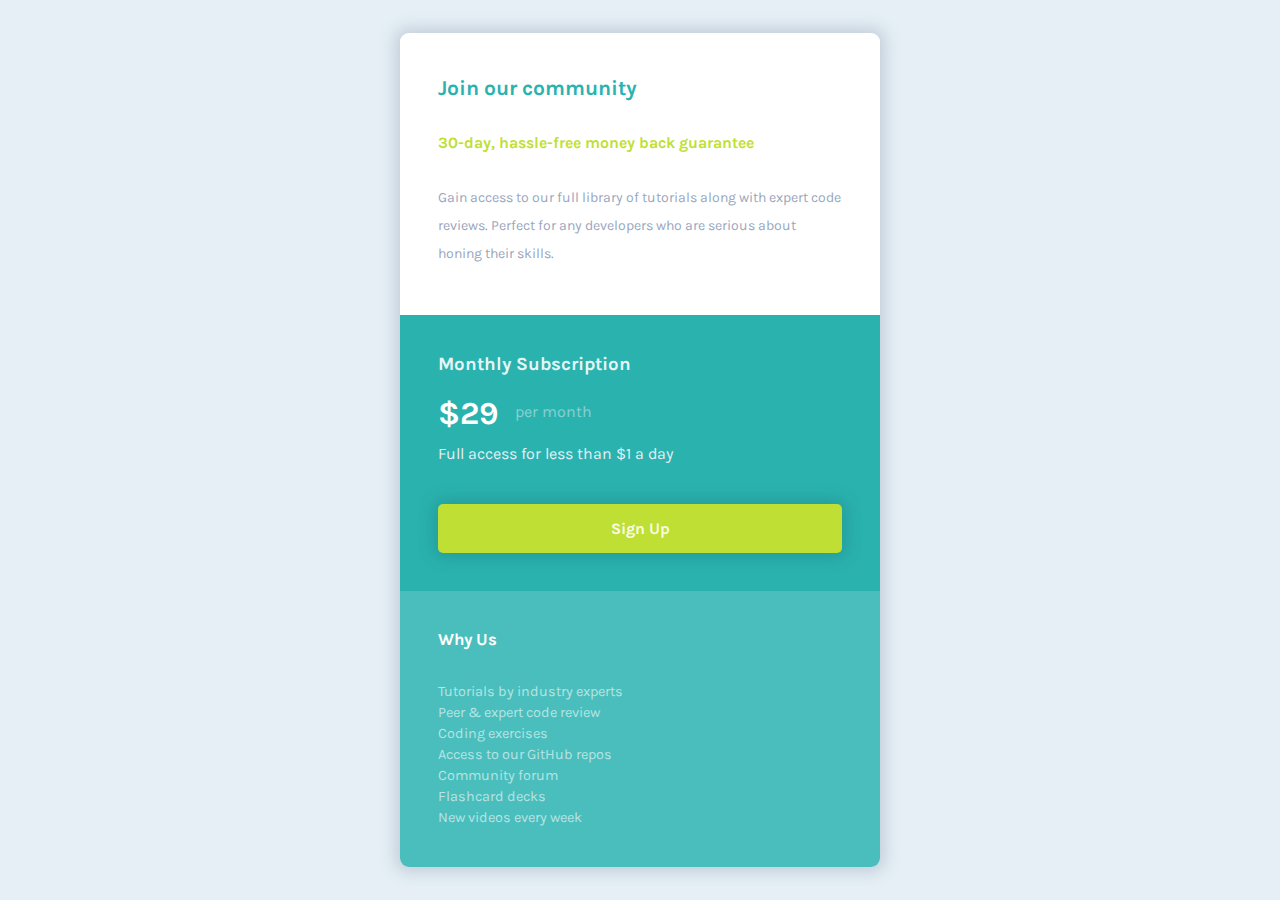
==== index.html @ 51d58900 "Apply fonts by Google Fonts" ====
<!DOCTYPE html>
<html lang="en">
    <head>
        <meta charset="UTF-8">
        <meta name="viewport" content="width=decvice-width, initial-scale=1">
        <!-- <link rel="stylesheet" type="text/css" href="Desktop-first.css"> -->
        <link rel="preconnect" href="https://fonts.googleapis.com">
        <link rel="preconnect" href="https://fonts.gstatic.com" crossorigin>
        <link href="https://fonts.googleapis.com/css2?family=Karla:wght@400;700&display=swap" rel="stylesheet">
        <link rel="stylesheet" type="text/css" href="Mobile-first.css">
        <title>single-price-grid-component</title>
    </head>
    <body>
        <div class="grid-container">
            <div class="upside">
                <h2>Join our community</h2>
                <h3>30-day, hassle-free money back guarantee</h3>
                <p>Gain access to our full library of tutorials along with expert code reviews.
                Perfect for any developers who are serious about honing their skills.</p>
            </div>
            <div class="lower-left-side">
                <h3>Monthly Subscription</h3>
                <p class="price"><span class="money">$29</span><span class="rate">per month</span></p>
                <p>Full access for less than $1 a day</p>
                <button>Sign Up</button>
            </div>
            <div class="lower-right-side">
                <h3>Why Us</h3>
                <ul>
                    <li>Tutorials by industry experts</li>
                    <li>Peer & expert code review</li>
                    <li>Coding exercises</li>
                    <li>Access to our GitHub repos</li>
                    <li>Community forum</li>
                    <li>Flashcard decks</li>
                    <li>New videos every week</li>
                </ul>
            </div>
        </div>
    </body>
</html>
---- Mobile-first.css ----
* {
    padding: 0;
    margin: 0;
}

body {
    /* margin: 0 8%; */
    padding: 0 8%;
    background-color: var(--neutral-light-gray);
    display: flex;
    align-items: center;
    justify-content: center;
    /* need to use vh unit to set the body the whole hight of the screen */
    font-family: "Karla", sans-serif;
    font-size: 16px;
    height: 100vh;
}

:root {
    --white: hsl(0, 0%, 100%);
    --light-white: hsl(0, 0%, 100%, 0.9);
    --lighter-white: hsl(0, 0%, 100%, 0.6);
    --primary-cyan: hsl(179, 62%, 43%);
    --primary-bright-yellow: hsl(71, 73%, 54%);
    --neutral-light-gray: hsl(204, 43%, 93%);
    --neutral-lighter-gray: hsl(204, 43%, 93%, 0.6);
    --neutral-lightest-gray: hsl(204, 43%, 93%, 0.5);
    --neutral-grayish-blue: hsl(218, 22%, 67%);
}

.grid-container {
    display: grid;
    grid-template-areas: "upside"
                         "lower-left-side"
                         "lower-right-side";
    color: var(--white);
    /* use pixel as the last defener */
    box-shadow: 0 0 15px 5px hsl(218, 22%, 67%, 0.45);
    max-width: 480px;
    border-radius: 1vh;
}

.upside, .lower-left-side, .lower-right-side {
    padding: 8%;
}

/* The first part */
.upside {
    grid-area: upside;
    padding-top: 9%;
    /* change the font size use viewport height seems more resonable */
    font-size: 1.56vh;
    /* font-size: 0.85em; */
    background-color: var(--white);
    border-top-left-radius: 1vh;
    border-top-right-radius: 1vh;
}

.upside h2 {
    color: var(--primary-cyan)
}

.upside h3 {
    color: var(--primary-bright-yellow);
    margin: 8% 0;
    /* font-size: 1.781vh; */
    font-size: 1.13em;
}

.upside p {
    color: var(--neutral-grayish-blue);
    line-height: 2em;
    /* line-height: 3.1vh; */
    margin-bottom: 2%;
}

/* The second part */
.lower-left-side {
    grid-area: lower-left-side;
    background-color: var(--primary-cyan);
}

.lower-left-side h3 {
    color: var(--light-white);
}

.lower-left-side .price {
    margin: 5% 0 3% 0;
}

.money {
    font-size: 2em;
    /* font-size: 3.7vh; */
    font-weight: 700;
    margin-right: 0.5em;
    vertical-align: middle;
}

.rate {
    color: var(--neutral-lightest-gray);
}

.lower-left-side p:last-of-type {
    color: var(--neutral-light-gray);
}

button {
    font-family: "Karla", sans-serif;
    background-color: var(--primary-bright-yellow);
    color: var(--light-white);
    margin-top: 10%;
    width: 100%;
    /* height: 30%; */
    height: 5.5vh;
    font-size: 1em;
    /* font-size: 1.85vh; */
    font-weight: 700;
    border: none;
    border-radius: 5px;
    box-shadow: 0 0 15px 5px rgb(27, 114, 113, 0.3);
}

/* The third part */
.lower-right-side {
    grid-area: lower-right-side;
    font-size: 0.9rem;
    /* font-size: 1.65vh; */
    background-color: #4abebd;
    border-bottom-left-radius: 1vh;
    border-bottom-right-radius: 1vh;
}

.lower-right-side h3 {
    margin-bottom: 8%;
}

ul {
    list-style: none;
    color: var(--lighter-white);
}

li {
    padding: 0.5% 0;
}

@media screen and (width >= 1440px) {
    .grid-container {
        grid-template-areas: "upside upside"
                             "lower-left-side lower-right-side";
        grid-template-columns: repeat(2, 1fr);
        /* The effect shows in picture should be 1440px */
        max-width: 43vw;
    }
    .lower-left-side {
        border-bottom-left-radius: 1vh;
    }
    .lower-right-side {
        border-bottom-left-radius: 0;
    }
    .upside {
        padding: 5% 7%;
        font-size: 1.7vh;
    }
    .upside h3 {
        margin: 4% 0 2% 0;
    }
    .upside p {
        line-height: 1.7em;
    }
    .lower-left-side, .lower-right-side {
        padding: 11.5%;
    }
    button {
        transition: all .4s ease-in-out;
    }
    button:hover {
        cursor: pointer;
        background-color: #4abebd;
        transition: all .4s ease-in-out;
        transform: scale(1.1);
    }
}
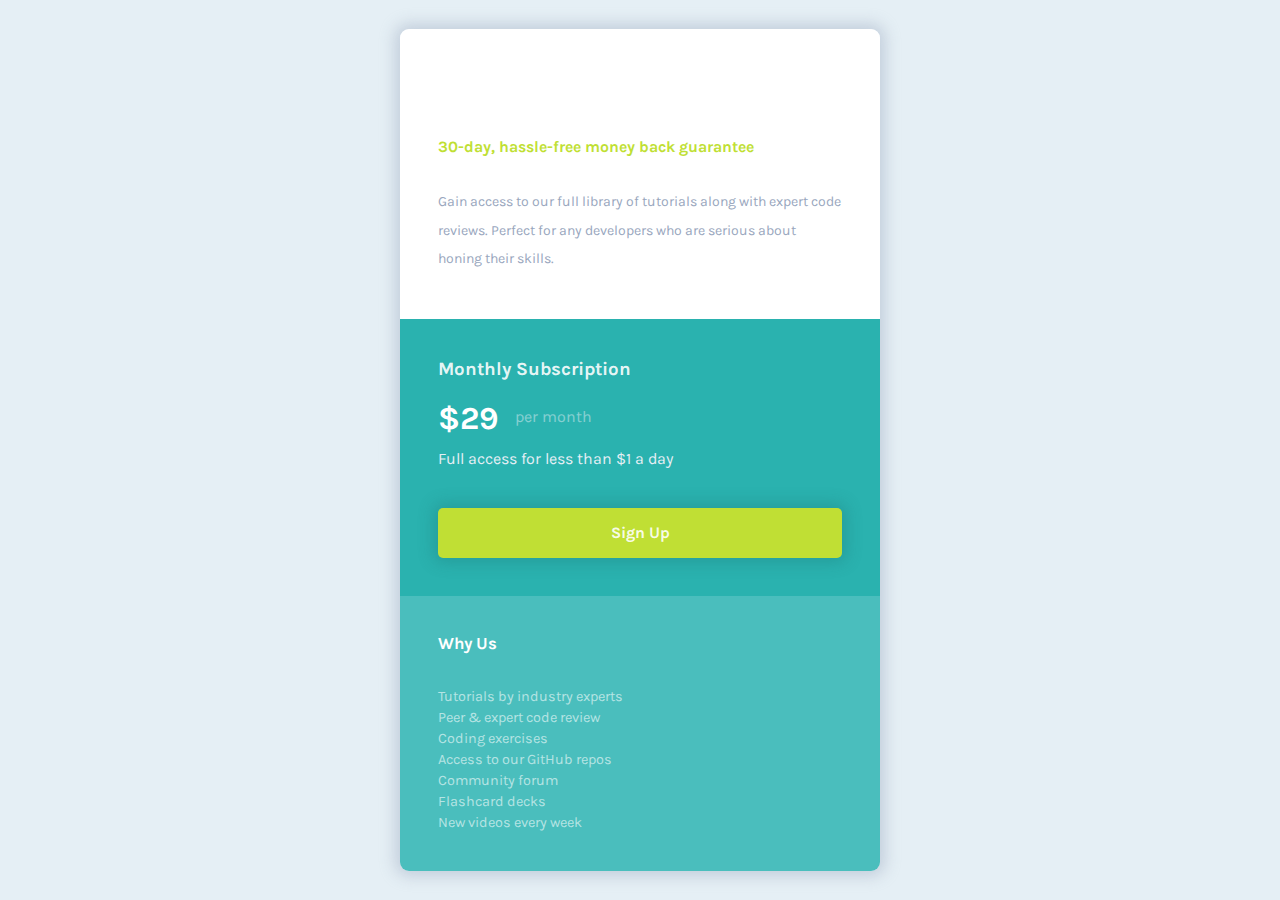
==== commit 3409a9ea: "Apply landmark" ====
--- a/index.html
+++ b/index.html
@@ -11,20 +11,20 @@
         <title>single-price-grid-component</title>
     </head>
     <body>
-        <div class="grid-container">
-            <div class="upside">
-                <h2>Join our community</h2>
+        <main class="grid-container" role="main">
+            <div class="upside" role="join-our-community">
+                <h1>Join our community</h1>
                 <h3>30-day, hassle-free money back guarantee</h3>
                 <p>Gain access to our full library of tutorials along with expert code reviews.
                 Perfect for any developers who are serious about honing their skills.</p>
             </div>
-            <div class="lower-left-side">
+            <div class="lower-left-side" role="subscription">
                 <h3>Monthly Subscription</h3>
                 <p class="price"><span class="money">$29</span><span class="rate">per month</span></p>
                 <p>Full access for less than $1 a day</p>
                 <button>Sign Up</button>
             </div>
-            <div class="lower-right-side">
+            <div class="lower-right-side" role="why-us">
                 <h3>Why Us</h3>
                 <ul>
                     <li>Tutorials by industry experts</li>
@@ -36,6 +36,6 @@
                     <li>New videos every week</li>
                 </ul>
             </div>
-        </div>
+        </main>
     </body>
 </html>
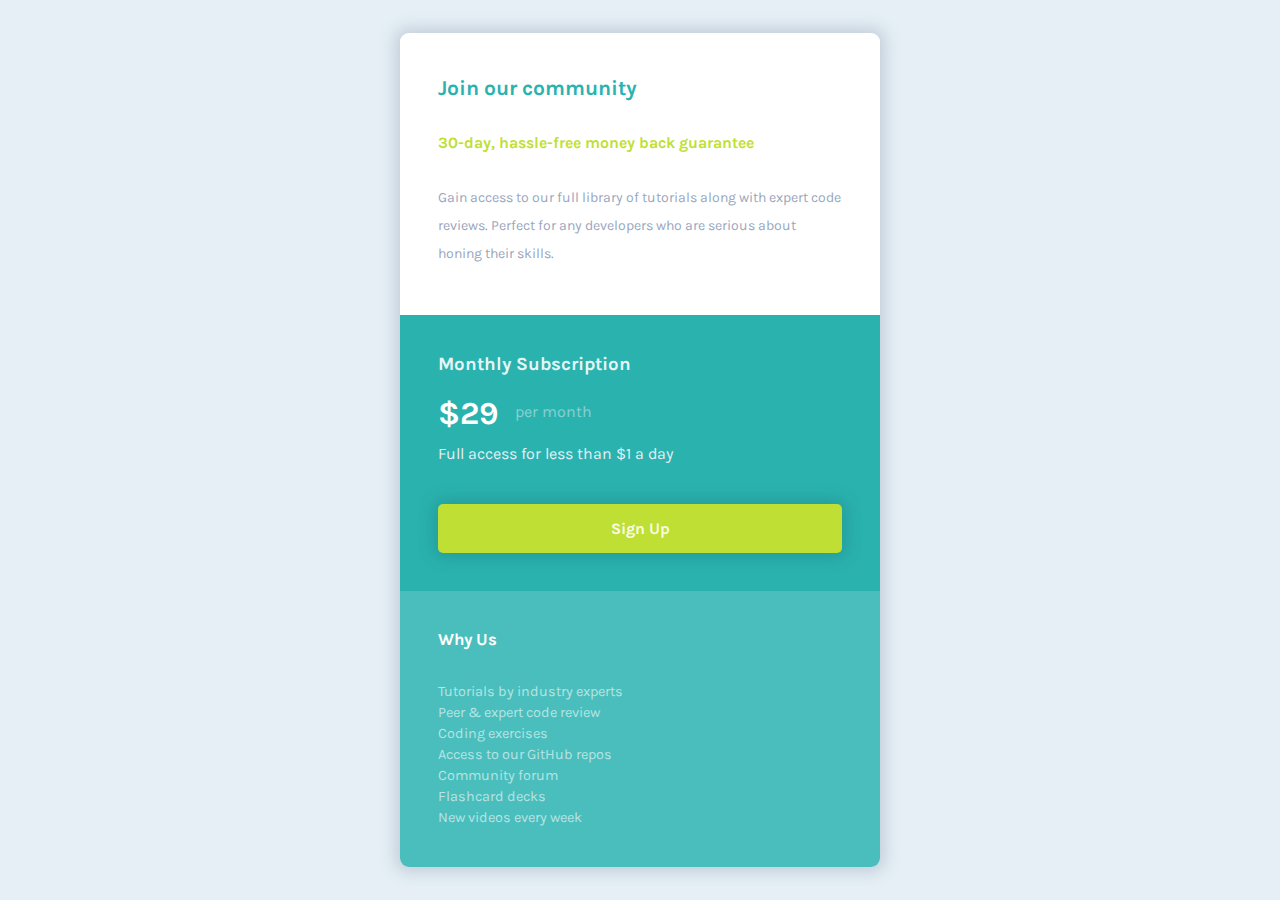
==== commit 0e5e1f09: "Using valid values to ARIA roles" ====
--- a/index.html
+++ b/index.html
@@ -12,19 +12,19 @@
     </head>
     <body>
         <main class="grid-container" role="main">
-            <div class="upside" role="join-our-community">
+            <div class="upside" role="navigation">
                 <h1>Join our community</h1>
                 <h3>30-day, hassle-free money back guarantee</h3>
                 <p>Gain access to our full library of tutorials along with expert code reviews.
                 Perfect for any developers who are serious about honing their skills.</p>
             </div>
-            <div class="lower-left-side" role="subscription">
+            <div class="lower-left-side" role="section">
                 <h3>Monthly Subscription</h3>
                 <p class="price"><span class="money">$29</span><span class="rate">per month</span></p>
                 <p>Full access for less than $1 a day</p>
                 <button>Sign Up</button>
             </div>
-            <div class="lower-right-side" role="why-us">
+            <div class="lower-right-side" role="section">
                 <h3>Why Us</h3>
                 <ul>
                     <li>Tutorials by industry experts</li>
--- a/Mobile-first.css
+++ b/Mobile-first.css
@@ -56,8 +56,9 @@
     border-top-right-radius: 1vh;
 }
 
-.upside h2 {
-    color: var(--primary-cyan)
+.upside h1 {
+    color: var(--primary-cyan);
+    font-size: 1.5em;
 }
 
 .upside h3 {
@@ -179,4 +180,4 @@
         transition: all .4s ease-in-out;
         transform: scale(1.1);
     }
-}+}
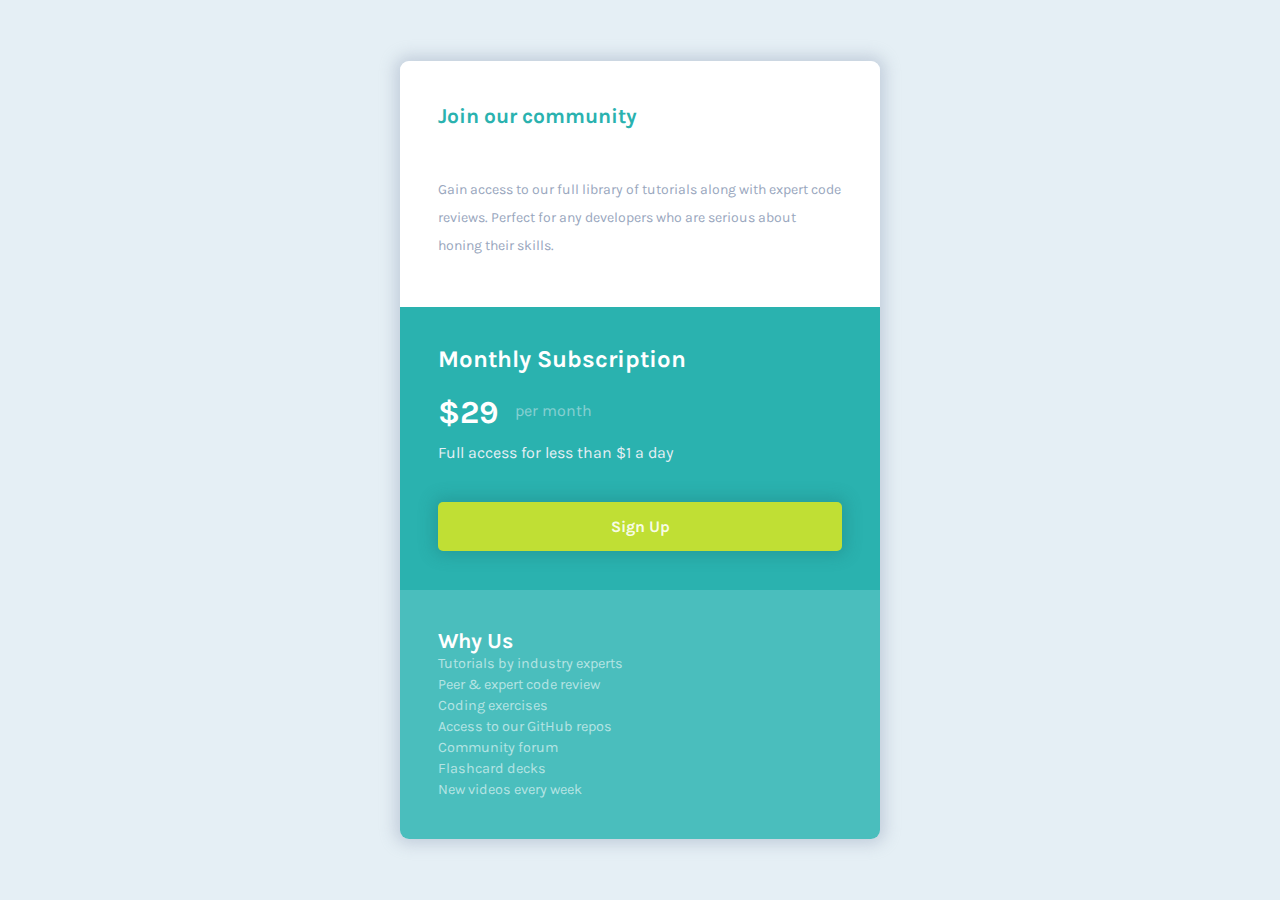
==== commit 761dc3b9: "Heading hierarchy" ====
--- a/index.html
+++ b/index.html
@@ -14,18 +14,18 @@
         <main class="grid-container" role="main">
             <div class="upside" role="navigation">
                 <h1>Join our community</h1>
-                <h3>30-day, hassle-free money back guarantee</h3>
+                <h2>30-day, hassle-free money back guarantee</h2>
                 <p>Gain access to our full library of tutorials along with expert code reviews.
                 Perfect for any developers who are serious about honing their skills.</p>
             </div>
             <div class="lower-left-side" role="section">
-                <h3>Monthly Subscription</h3>
+                <h2>Monthly Subscription</h2>
                 <p class="price"><span class="money">$29</span><span class="rate">per month</span></p>
                 <p>Full access for less than $1 a day</p>
                 <button>Sign Up</button>
             </div>
             <div class="lower-right-side" role="section">
-                <h3>Why Us</h3>
+                <h2>Why Us</h2>
                 <ul>
                     <li>Tutorials by industry experts</li>
                     <li>Peer & expert code review</li>
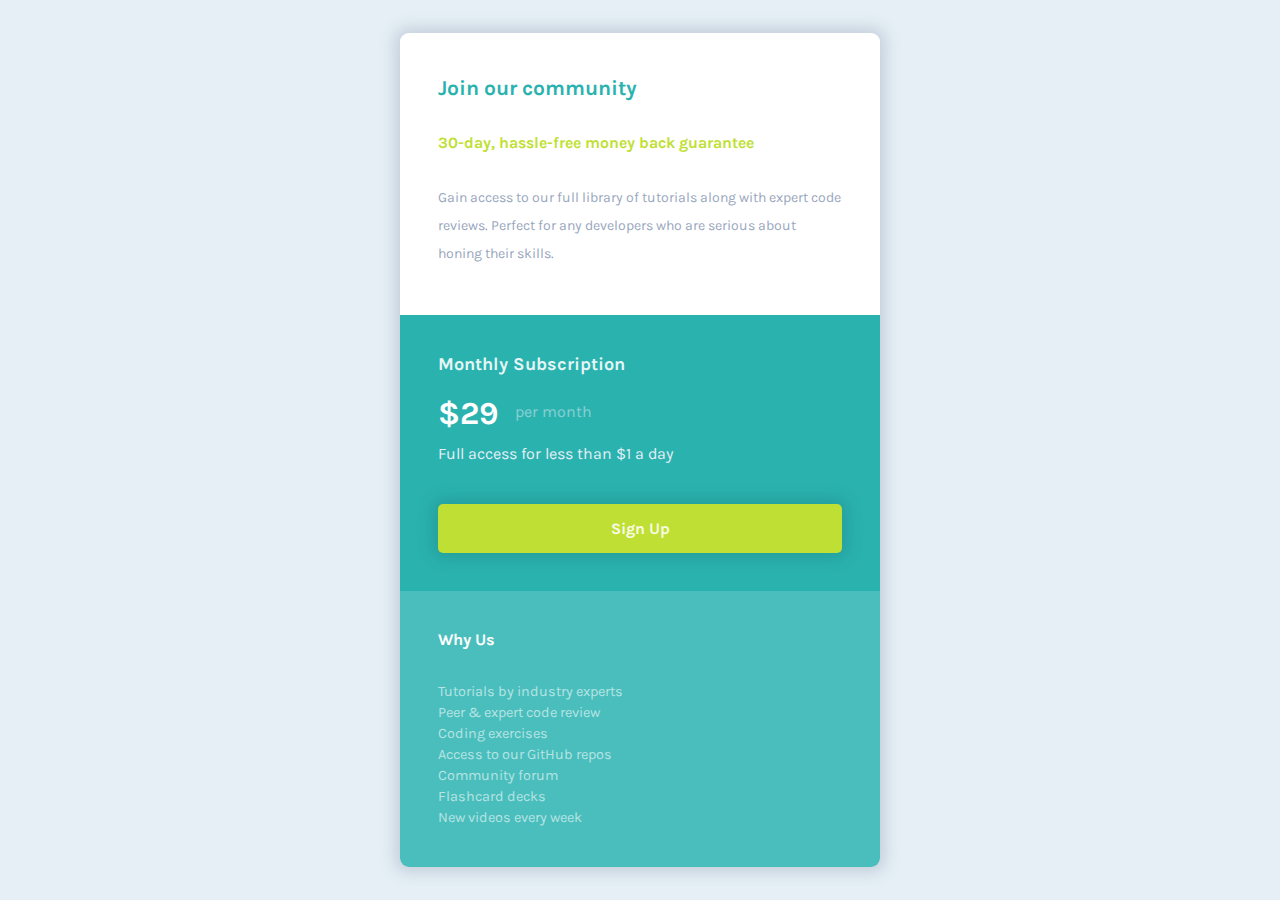
==== commit b0bdda57: "Revise ARIA roles valid values" ====
--- a/index.html
+++ b/index.html
@@ -11,14 +11,14 @@
         <title>single-price-grid-component</title>
     </head>
     <body>
-        <main class="grid-container" role="main">
+        <main class="grid-container">
             <div class="upside" role="navigation">
                 <h1>Join our community</h1>
                 <h2>30-day, hassle-free money back guarantee</h2>
                 <p>Gain access to our full library of tutorials along with expert code reviews.
                 Perfect for any developers who are serious about honing their skills.</p>
             </div>
-            <div class="lower-left-side" role="section">
+            <div class="lower-left-side" role="region">
                 <h2>Monthly Subscription</h2>
                 <p class="price"><span class="money">$29</span><span class="rate">per month</span></p>
                 <p>Full access for less than $1 a day</p>
--- a/Mobile-first.css
+++ b/Mobile-first.css
@@ -61,7 +61,11 @@
     font-size: 1.5em;
 }
 
-.upside h3 {
+h2 {
+    font-size: 1.13em;
+}
+
+.upside h2 {
     color: var(--primary-bright-yellow);
     margin: 8% 0;
     /* font-size: 1.781vh; */
@@ -81,7 +85,7 @@
     background-color: var(--primary-cyan);
 }
 
-.lower-left-side h3 {
+.lower-left-side h2 {
     color: var(--light-white);
 }
 
@@ -131,7 +135,7 @@
     border-bottom-right-radius: 1vh;
 }
 
-.lower-right-side h3 {
+.lower-right-side h2 {
     margin-bottom: 8%;
 }
 
@@ -162,7 +166,7 @@
         padding: 5% 7%;
         font-size: 1.7vh;
     }
-    .upside h3 {
+    .upside h2 {
         margin: 4% 0 2% 0;
     }
     .upside p {
